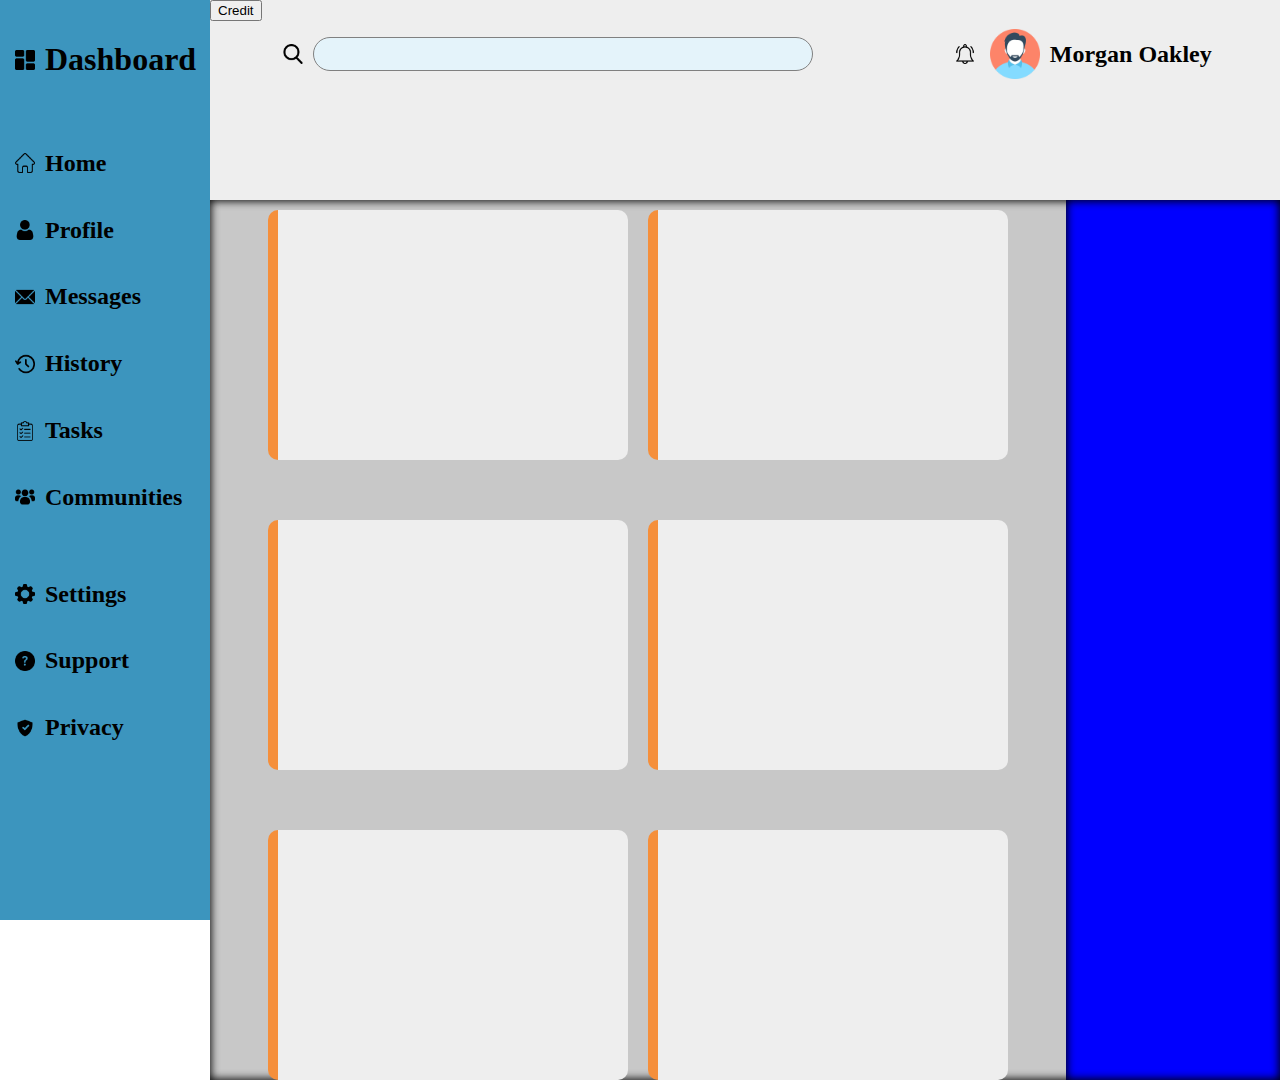
==== index.html @ 34c01213 "add stuff to top row of header" ====
<!DOCTYPE html>
<html lang="en">
<head>
    <meta charset="UTF-8">
    <meta http-equiv="X-UA-Compatible" content="IE=edge">
    <meta name="viewport" content="width=device-width, initial-scale=1.0">
    <link rel="stylesheet" href="styles.css">
    <title>Admin Dashboard</title>
</head>
<body>
    <div class="sidebar">
        <div class="sideline">
            <a href=""><img src="images/dashboard.png" alt="dashboard">
                <h1>Dashboard</h1>
            </a>
        </div>
        <div class="sideline-gap"></div>
        <div class="sideline">
            <a href=""><img src="images/home.png" alt="home">
                <h2>Home</h2>
            </a>
        </div>
        <div class="sideline">
            <a href=""><img src="images/user.png" alt="user">
                <h2>Profile</h2>
            </a>
        </div>
        <div class="sideline">
            <a href=""><img src="images/email.png" alt="user">
                <h2>Messages</h2>
            </a>
        </div>
        <div class="sideline">
            <a href=""><img src="images/history.png" alt="user">
                <h2>History</h2>
            </a>
        </div>
        <div class="sideline">
            <a href=""><img src="images/clipboard.png" alt="user">
                <h2>Tasks</h2>
            </a>
        </div>
        <div class="sideline">
            <a href=""><img src="images/group-users.png" alt="user">
                <h2>Communities</h2>
            </a>
        </div>
        <div class="sideline-gap"></div>
        <div class="sideline">
            <a href=""><img src="images/gear.png" alt="user">
                <h2>Settings</h2>
            </a>
        </div>
        <div class="sideline">
            <a href=""><img src="images/question.png" alt="user">
                <h2>Support</h2>
            </a>
        </div>
        <div class="sideline">
            <a href=""><img src="images/insurance.png" alt="user">
                <h2>Privacy</h2>
            </a>
        </div>
        
    </div>
    <div class="main">
        <div class="header">
            <a href="credits.html">
                <button>Credit</button>
            </a>
            <div class="search-area">
                <div class="flexy" id="searchbar-area">
                    <img src="images/search.png" alt="search">
                    <input type="text" id="searchbar">
                </div>
                <div class="flexy">
                    <img src="images/notification.png" alt="notifications">
                    <img src="images/man.png" alt="profile-picture">
                    <h2 id="name">Morgan Oakley</h2>
                </div>
            </div>
        </div>
        <div class="info">
            <div class="cards">
                
                <div class="cardholder"> 
                    <div class="side"></div>
                    <div class="card">
                
                    </div>
                </div>
                    
                <div class="cardholder">
                    <div class="side"></div>
                    <div class="card">
                    </div>
                </div>

                <div class="cardholder">
                    <div class="side"></div>
                    <div class="card">
                    </div>
                </div>
                <div class="cardholder"> 
                    <div class="side"></div>
                    <div class="card">
                
                    </div>
                </div>
                    
                <div class="cardholder">
                    <div class="side"></div>
                    <div class="card">
                    </div>
                </div>

                <div class="cardholder">
                    <div class="side"></div>
                    <div class="card">
                    </div>
                </div>
            </div>
            <div class="right-bar">
                
            </div>
        </div>
    </div>
    
</body>
</html>
---- styles.css ----
:root {
    --sidebar-width: max(210px, 15%);
}

.main {
    height: 100vh;
    position: absolute;
    top: 0;
    left: var(--sidebar-width);
    right: 0;
    bottom: 0;
}
.sidebar{
    height: 100%;
    position: fixed;
    width: var(--sidebar-width);
    top:0;
    left:0;
    bottom: 0;
    overflow-x: hidden;
    background-color: #3c95be;
}
.main {
    display: grid;
    grid-template-rows: 1fr 5fr;
    
}
.header {
    height: max(auto, 200px);
    min-height: 200px;
    background-color: #eeeeee;
}
.info {
    background-color: #c8c8c8;
    display: grid;
    grid-template-columns: 4fr 1fr;
    box-shadow:inset 0px 0px 8px 1px black;
}
.cards {
    display: grid;
    grid-template-columns: repeat(auto-fit, 360px);
    
    gap: 50px 20px;
    justify-content: center;
}
.cardholder{
    padding-top: 10px;
    display: grid;
    grid-template-columns: 10px 350px;
}
.card {
    background-color: #eeeeee;
    height: 250px;
    border-radius: 0 10px 10px 0;
}
.side {
    background-color: #f58f3b;
    height: 250px;
    border-radius: 10px 0 0 10px;
}
.right-bar {
    background-color: blue;
    min-width: 90px;
    height: 100%;
    box-shadow:inset 0px 0px 8px 1px black;
}
img {
    width: 20px;
    float:left;
    margin-right: 10px;
    margin-left: 5px;
}
.sidebar {
    padding-top: 20px;
    padding-left: 10px;
    display: flex;
    flex-direction: column;
    align-items: start; 
}
.sideline {
    display: flex;
    align-items: center;
    justify-content: center;
}
.sideline-gap {
    height: 30px;
}
a {
    display: flex;
    align-items: center;
    text-decoration: none;
}
a:hover img {
    width: 25px;
    transition: width 0.3s;
}
a:visited {
    color: black;
}
#searchbar-area {
    width: 50%;
    min-width: 200px;
}
#searchbar {
    border-radius: 17px;
    border: 1px solid gray;
    min-width: 200px;
    width: 100%;
    min-height: 30px;
    font-size: 25px;
    background-color: #e4f3fa;
}
.search-area {
    display: flex;
    align-items: center;
    justify-content: space-around;
}
img[alt="profile-picture"] {
    width: 50px;
}
.flexy {
    display: flex;
    align-items: center;
}
#name {
    align-self:flex-end;
}
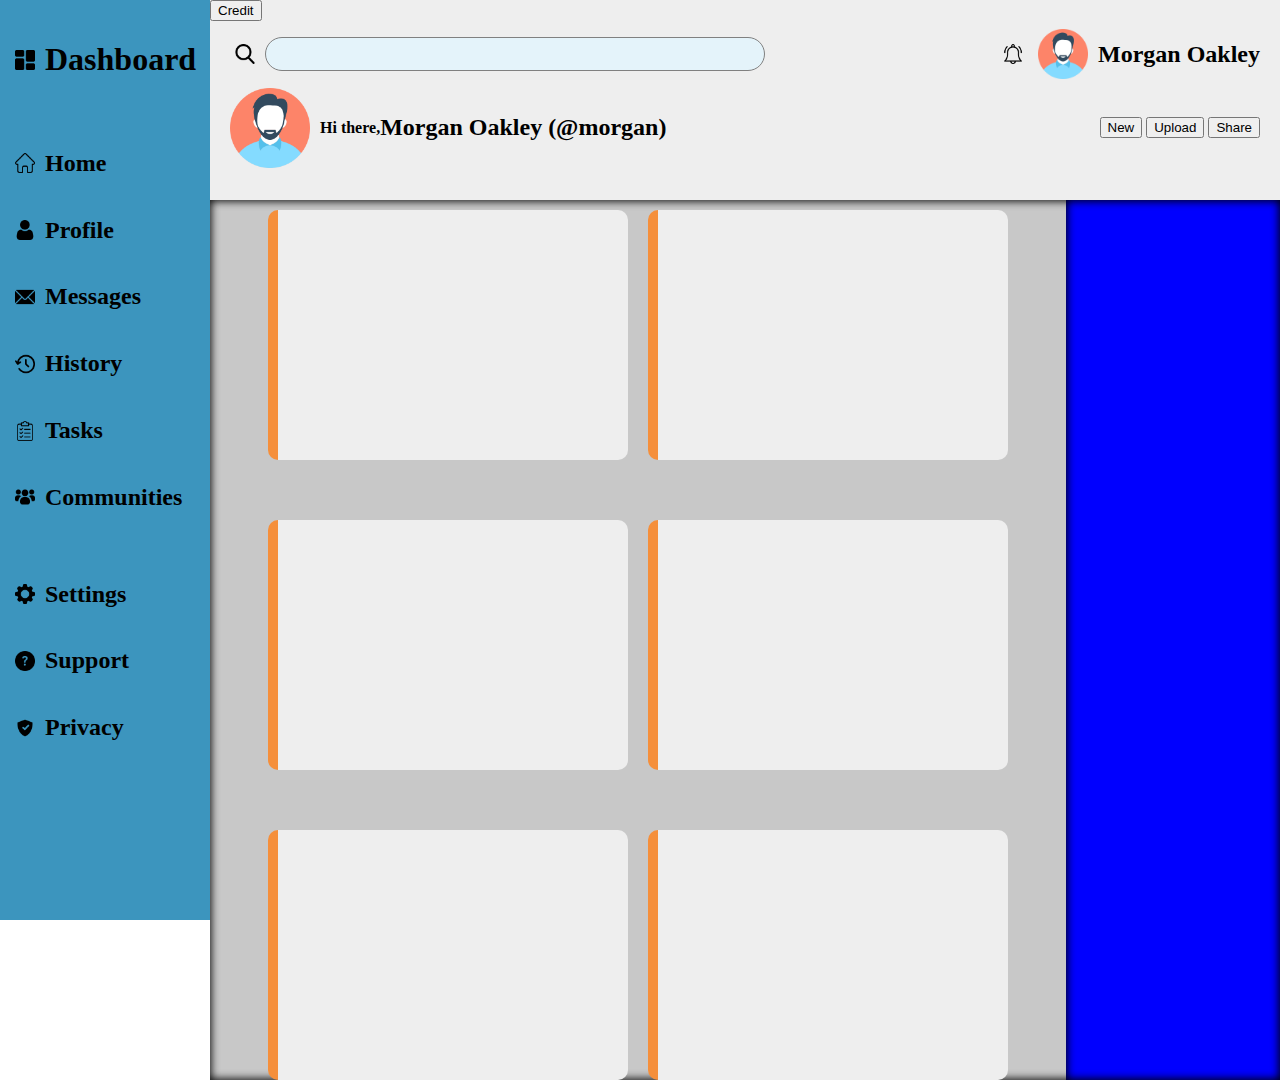
==== commit 449efa42: "add stuff underneath, just need to get two lines for the words'" ====
--- a/index.html
+++ b/index.html
@@ -70,7 +70,7 @@
             </a>
             <div class="search-area">
                 <div class="flexy" id="searchbar-area">
-                    <img src="images/search.png" alt="search">
+                    <a href=""><img src="images/search.png" alt="search"></a>
                     <input type="text" id="searchbar">
                 </div>
                 <div class="flexy">
@@ -79,6 +79,25 @@
                     <h2 id="name">Morgan Oakley</h2>
                 </div>
             </div>
+            <div class="search-area">
+                <div class="flexy">
+                    <img src="images/man.png" alt="profile-picture2">
+                    <div class="hi-there">
+                </div class=flexy>
+                    <div>
+                        <h4>Hi there,</h4>
+                    </div>
+                    <div>
+                        <h2>Morgan Oakley (@morgan)</h2>
+                    </div>
+                </div>
+                <div class="buttons">
+                    <button class="top-button">New</button>
+                    <button class="top-button">Upload</button>
+                    <button class="top-button">Share</button>
+                </div>
+            </div>
+
         </div>
         <div class="info">
             <div class="cards">
--- a/styles.css
+++ b/styles.css
@@ -100,6 +100,7 @@
 #searchbar-area {
     width: 50%;
     min-width: 200px;
+    margin-left: 20px;
 }
 #searchbar {
     border-radius: 17px;
@@ -109,14 +110,19 @@
     min-height: 30px;
     font-size: 25px;
     background-color: #e4f3fa;
+    padding-left: 10px;
 }
 .search-area {
     display: flex;
     align-items: center;
-    justify-content: space-around;
+    justify-content: space-between;
 }
 img[alt="profile-picture"] {
     width: 50px;
+}
+img[alt="profile-picture2"] {
+    width: 80px;
+    margin-left: 20px;
 }
 .flexy {
     display: flex;
@@ -124,4 +130,13 @@
 }
 #name {
     align-self:flex-end;
+    margin-right: 20px;
+}
+.hi-there {
+    display: flex;
+    flex-direction: column;
+    justify-content: center;
+}
+.buttons {
+    margin-right: 20px;
 }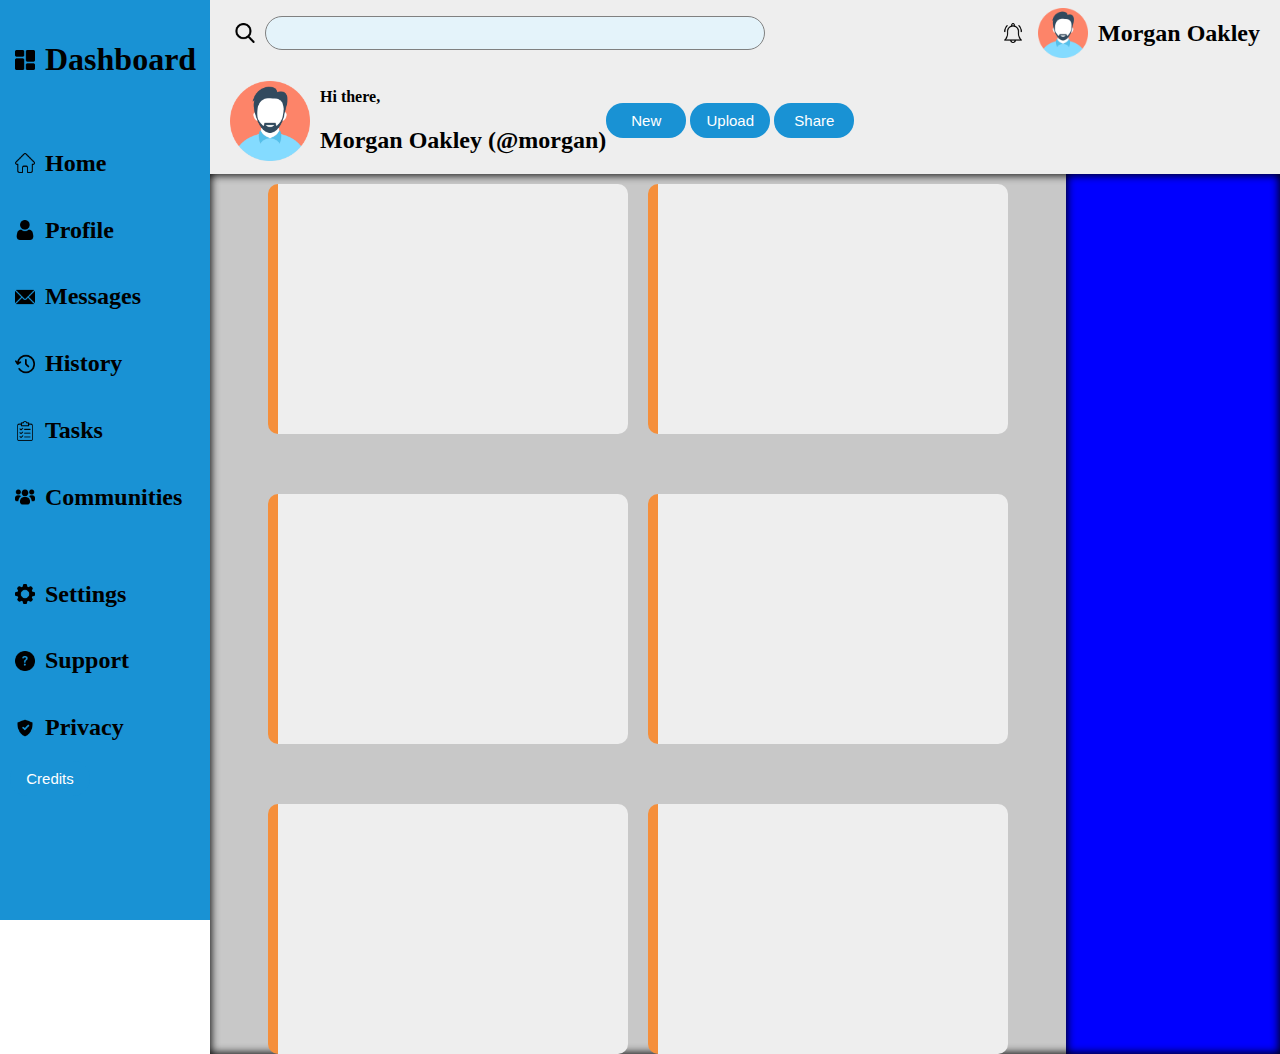
==== commit e5b6c4b5: "buttons need to go to the right" ====
--- a/index.html
+++ b/index.html
@@ -61,13 +61,13 @@
                 <h2>Privacy</h2>
             </a>
         </div>
-        
+        <a href="credits.html">
+            <button class="top-button">Credits</button>
+        </a>
     </div>
     <div class="main">
         <div class="header">
-            <a href="credits.html">
-                <button>Credit</button>
-            </a>
+            
             <div class="search-area">
                 <div class="flexy" id="searchbar-area">
                     <a href=""><img src="images/search.png" alt="search"></a>
@@ -83,13 +83,10 @@
                 <div class="flexy">
                     <img src="images/man.png" alt="profile-picture2">
                     <div class="hi-there">
-                </div class=flexy>
-                    <div>
-                        <h4>Hi there,</h4>
-                    </div>
-                    <div>
-                        <h2>Morgan Oakley (@morgan)</h2>
-                    </div>
+                </div>
+                <div>
+                    <h4>Hi there,</h4>
+                    <h2>Morgan Oakley (@morgan)</h2>
                 </div>
                 <div class="buttons">
                     <button class="top-button">New</button>
--- a/styles.css
+++ b/styles.css
@@ -1,5 +1,6 @@
 :root {
     --sidebar-width: max(210px, 15%);
+    --sidebar-color: #1992d4;
 }
 
 .main {
@@ -18,7 +19,7 @@
     left:0;
     bottom: 0;
     overflow-x: hidden;
-    background-color: #3c95be;
+    background-color: var(--sidebar-color);
 }
 .main {
     display: grid;
@@ -116,6 +117,7 @@
     display: flex;
     align-items: center;
     justify-content: space-between;
+    
 }
 img[alt="profile-picture"] {
     width: 50px;
@@ -139,4 +141,13 @@
 }
 .buttons {
     margin-right: 20px;
-}+}
+.top-button {
+    width: 80px;
+    height: 35px;
+    border-radius: 17px;
+    color: white;
+    background-color: var(--sidebar-color);
+    border: none;
+    font-size: 15px;
+}
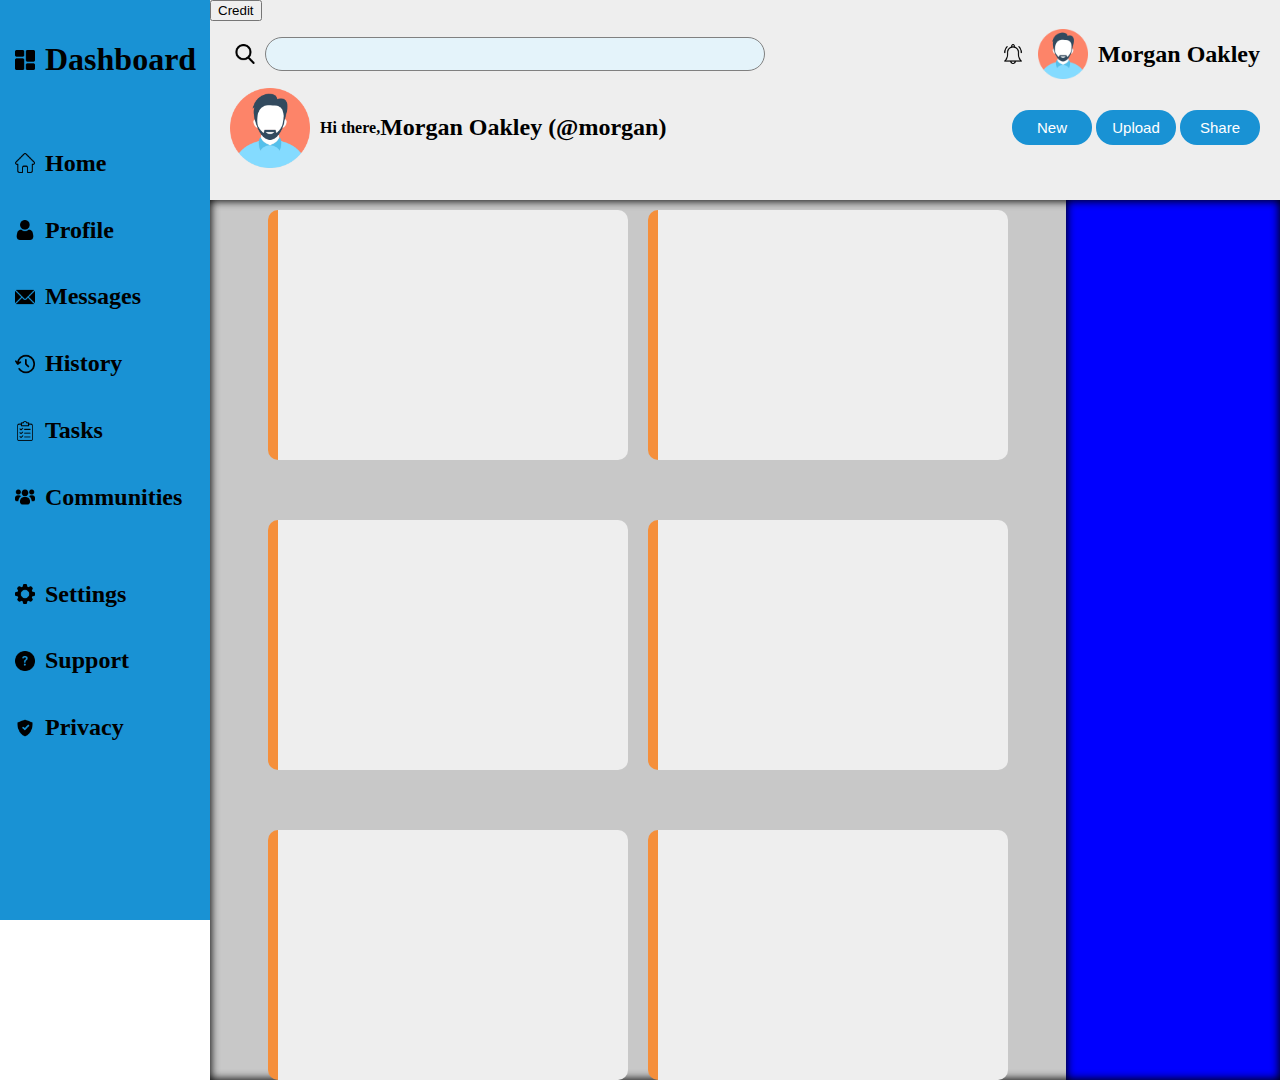
==== commit 47e3481f: "undo changes since it broke something" ====
--- a/index.html
+++ b/index.html
@@ -61,13 +61,13 @@
                 <h2>Privacy</h2>
             </a>
         </div>
-        <a href="credits.html">
-            <button class="top-button">Credits</button>
-        </a>
+        
     </div>
     <div class="main">
         <div class="header">
-            
+            <a href="credits.html">
+                <button>Credit</button>
+            </a>
             <div class="search-area">
                 <div class="flexy" id="searchbar-area">
                     <a href=""><img src="images/search.png" alt="search"></a>
@@ -83,10 +83,13 @@
                 <div class="flexy">
                     <img src="images/man.png" alt="profile-picture2">
                     <div class="hi-there">
-                </div>
-                <div>
-                    <h4>Hi there,</h4>
-                    <h2>Morgan Oakley (@morgan)</h2>
+                </div class=flexy>
+                    <div>
+                        <h4>Hi there,</h4>
+                    </div>
+                    <div>
+                        <h2>Morgan Oakley (@morgan)</h2>
+                    </div>
                 </div>
                 <div class="buttons">
                     <button class="top-button">New</button>
--- a/styles.css
+++ b/styles.css
@@ -117,7 +117,6 @@
     display: flex;
     align-items: center;
     justify-content: space-between;
-    
 }
 img[alt="profile-picture"] {
     width: 50px;
@@ -150,4 +149,4 @@
     background-color: var(--sidebar-color);
     border: none;
     font-size: 15px;
-}
+}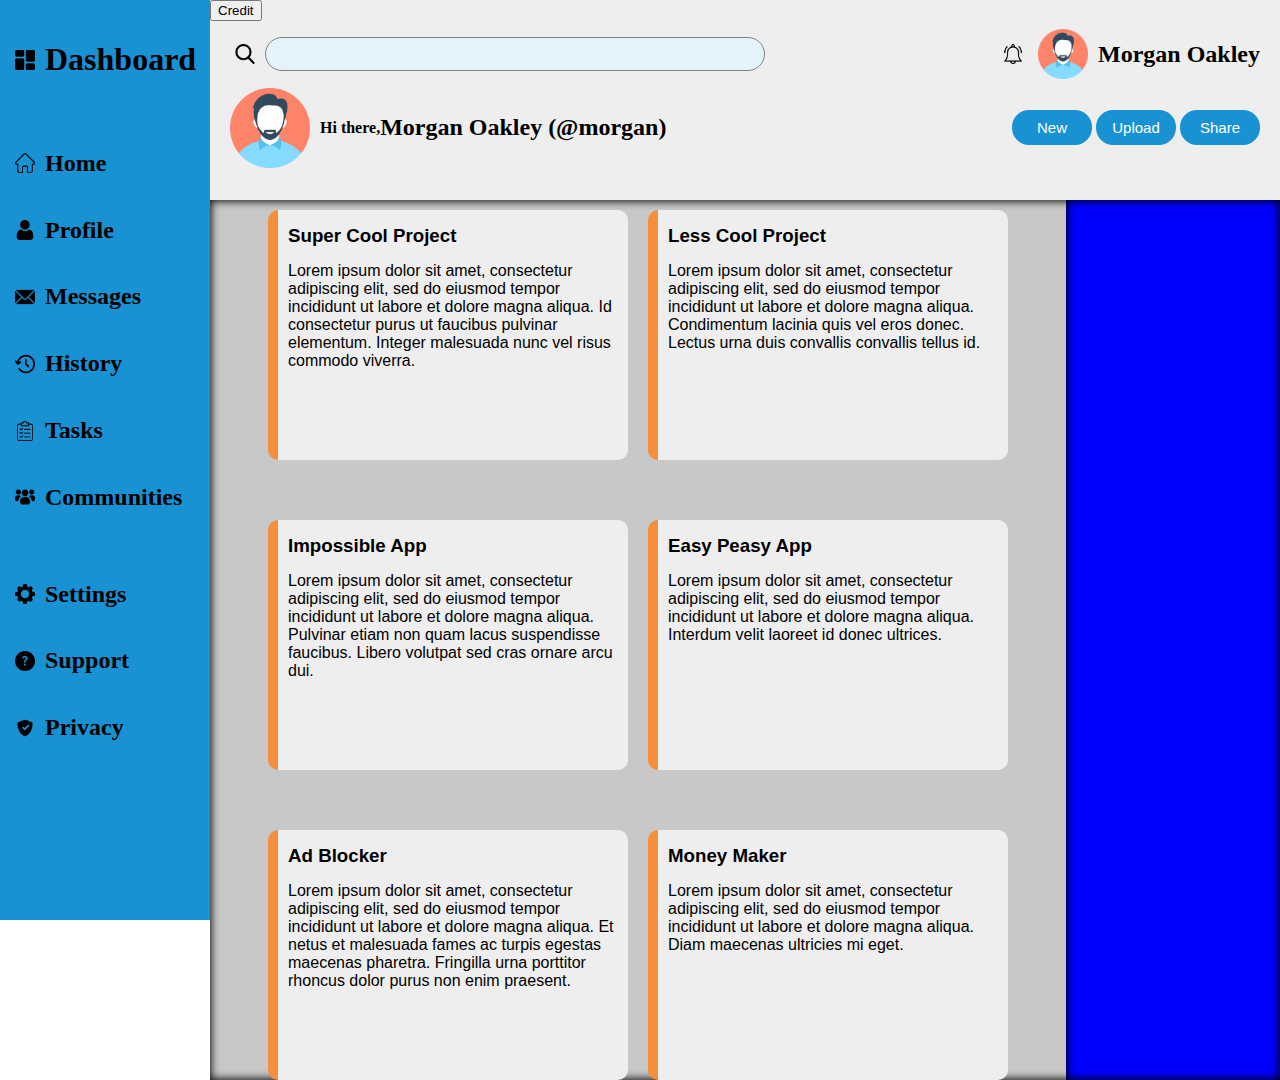
==== commit 05d76465: "add words in cards" ====
--- a/index.html
+++ b/index.html
@@ -97,7 +97,7 @@
                     <button class="top-button">Share</button>
                 </div>
             </div>
-
+        
         </div>
         <div class="info">
             <div class="cards">
@@ -105,37 +105,47 @@
                 <div class="cardholder"> 
                     <div class="side"></div>
                     <div class="card">
-                
+                        <h3>Super Cool Project</h3>
+                        <p>Lorem ipsum dolor sit amet, consectetur adipiscing elit, sed do eiusmod tempor incididunt ut labore et dolore magna aliqua. Id consectetur purus ut faucibus pulvinar elementum. Integer malesuada nunc vel risus commodo viverra.</p>
                     </div>
                 </div>
                     
                 <div class="cardholder">
                     <div class="side"></div>
                     <div class="card">
+                        <h3>Less Cool Project</h3>
+                        <p>Lorem ipsum dolor sit amet, consectetur adipiscing elit, sed do eiusmod tempor incididunt ut labore et dolore magna aliqua. Condimentum lacinia quis vel eros donec. Lectus urna duis convallis convallis tellus id.</p>
                     </div>
                 </div>
 
                 <div class="cardholder">
                     <div class="side"></div>
                     <div class="card">
+                        <h3>Impossible App</h3>
+                        <p>Lorem ipsum dolor sit amet, consectetur adipiscing elit, sed do eiusmod tempor incididunt ut labore et dolore magna aliqua. Pulvinar etiam non quam lacus suspendisse faucibus. Libero volutpat sed cras ornare arcu dui.</p>
                     </div>
                 </div>
                 <div class="cardholder"> 
                     <div class="side"></div>
                     <div class="card">
-                
+                        <h3>Easy Peasy App</h3>
+                        <p>Lorem ipsum dolor sit amet, consectetur adipiscing elit, sed do eiusmod tempor incididunt ut labore et dolore magna aliqua. Interdum velit laoreet id donec ultrices.</p>
                     </div>
                 </div>
                     
                 <div class="cardholder">
                     <div class="side"></div>
                     <div class="card">
+                        <h3>Ad Blocker</h3>
+                        <p>Lorem ipsum dolor sit amet, consectetur adipiscing elit, sed do eiusmod tempor incididunt ut labore et dolore magna aliqua. Et netus et malesuada fames ac turpis egestas maecenas pharetra. Fringilla urna porttitor rhoncus dolor purus non enim praesent.</p>
                     </div>
                 </div>
 
                 <div class="cardholder">
                     <div class="side"></div>
                     <div class="card">
+                        <h3>Money Maker</h3>
+                        <p>Lorem ipsum dolor sit amet, consectetur adipiscing elit, sed do eiusmod tempor incididunt ut labore et dolore magna aliqua. Diam maecenas ultricies mi eget.</p>
                     </div>
                 </div>
             </div>
--- a/styles.css
+++ b/styles.css
@@ -149,4 +149,8 @@
     background-color: var(--sidebar-color);
     border: none;
     font-size: 15px;
+}
+.card > h3, .card > p {
+    margin: 15px 10px;
+    font-family:'Franklin Gothic Medium', 'Arial Narrow', Arial, sans-serif;
 }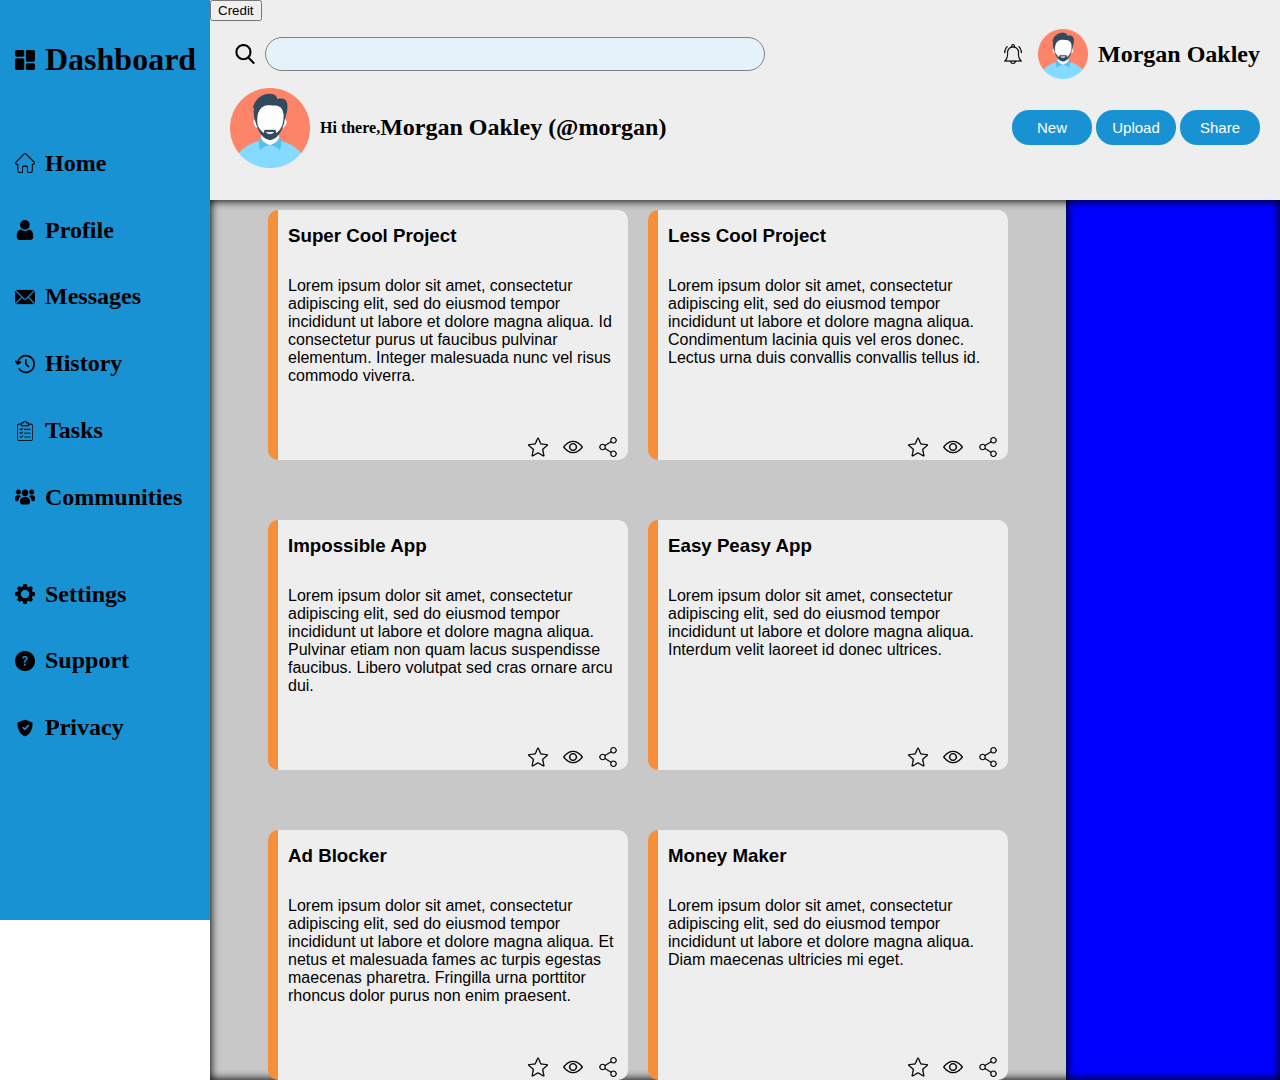
==== commit cc86a776: "Add buttons to cards" ====
--- a/index.html
+++ b/index.html
@@ -107,6 +107,11 @@
                     <div class="card">
                         <h3>Super Cool Project</h3>
                         <p>Lorem ipsum dolor sit amet, consectetur adipiscing elit, sed do eiusmod tempor incididunt ut labore et dolore magna aliqua. Id consectetur purus ut faucibus pulvinar elementum. Integer malesuada nunc vel risus commodo viverra.</p>
+                        <div class="flexy2">
+                            <a href=""><img src="images/star.png" alt="star"></a>
+                            <a href=""><img src="images/view.png" alt="view"></a>
+                            <a href=""><img src="images/share.png" alt="share"></a>
+                        </div>
                     </div>
                 </div>
                     
@@ -115,6 +120,11 @@
                     <div class="card">
                         <h3>Less Cool Project</h3>
                         <p>Lorem ipsum dolor sit amet, consectetur adipiscing elit, sed do eiusmod tempor incididunt ut labore et dolore magna aliqua. Condimentum lacinia quis vel eros donec. Lectus urna duis convallis convallis tellus id.</p>
+                        <div class="flexy2">
+                            <a href=""><img src="images/star.png" alt="star"></a>
+                            <a href=""><img src="images/view.png" alt="view"></a>
+                            <a href=""><img src="images/share.png" alt="share"></a>
+                        </div>
                     </div>
                 </div>
 
@@ -123,6 +133,11 @@
                     <div class="card">
                         <h3>Impossible App</h3>
                         <p>Lorem ipsum dolor sit amet, consectetur adipiscing elit, sed do eiusmod tempor incididunt ut labore et dolore magna aliqua. Pulvinar etiam non quam lacus suspendisse faucibus. Libero volutpat sed cras ornare arcu dui.</p>
+                        <div class="flexy2">
+                            <a href=""><img src="images/star.png" alt="star"></a>
+                            <a href=""><img src="images/view.png" alt="view"></a>
+                            <a href=""><img src="images/share.png" alt="share"></a>
+                        </div>
                     </div>
                 </div>
                 <div class="cardholder"> 
@@ -130,6 +145,11 @@
                     <div class="card">
                         <h3>Easy Peasy App</h3>
                         <p>Lorem ipsum dolor sit amet, consectetur adipiscing elit, sed do eiusmod tempor incididunt ut labore et dolore magna aliqua. Interdum velit laoreet id donec ultrices.</p>
+                        <div class="flexy2">
+                            <a href=""><img src="images/star.png" alt="star"></a>
+                            <a href=""><img src="images/view.png" alt="view"></a>
+                            <a href=""><img src="images/share.png" alt="share"></a>
+                        </div>
                     </div>
                 </div>
                     
@@ -138,6 +158,11 @@
                     <div class="card">
                         <h3>Ad Blocker</h3>
                         <p>Lorem ipsum dolor sit amet, consectetur adipiscing elit, sed do eiusmod tempor incididunt ut labore et dolore magna aliqua. Et netus et malesuada fames ac turpis egestas maecenas pharetra. Fringilla urna porttitor rhoncus dolor purus non enim praesent.</p>
+                        <div class="flexy2">
+                            <a href=""><img src="images/star.png" alt="star"></a>
+                            <a href=""><img src="images/view.png" alt="view"></a>
+                            <a href=""><img src="images/share.png" alt="share"></a>
+                        </div>
                     </div>
                 </div>
 
@@ -146,6 +171,11 @@
                     <div class="card">
                         <h3>Money Maker</h3>
                         <p>Lorem ipsum dolor sit amet, consectetur adipiscing elit, sed do eiusmod tempor incididunt ut labore et dolore magna aliqua. Diam maecenas ultricies mi eget.</p>
+                        <div class="flexy2">
+                            <a href=""><img src="images/star.png" alt="star"></a>
+                            <a href=""><img src="images/view.png" alt="view"></a>
+                            <a href=""><img src="images/share.png" alt="share"></a>
+                        </div>
                     </div>
                 </div>
             </div>
--- a/styles.css
+++ b/styles.css
@@ -53,6 +53,8 @@
     background-color: #eeeeee;
     height: 250px;
     border-radius: 0 10px 10px 0;
+    display: grid;
+    grid-template-rows: 1fr 8fr 1fr;
 }
 .side {
     background-color: #f58f3b;
@@ -153,4 +155,9 @@
 .card > h3, .card > p {
     margin: 15px 10px;
     font-family:'Franklin Gothic Medium', 'Arial Narrow', Arial, sans-serif;
+}
+.flexy2 {
+    display: flex;
+    justify-content:flex-end;
+    margin-bottom: 3px;
 }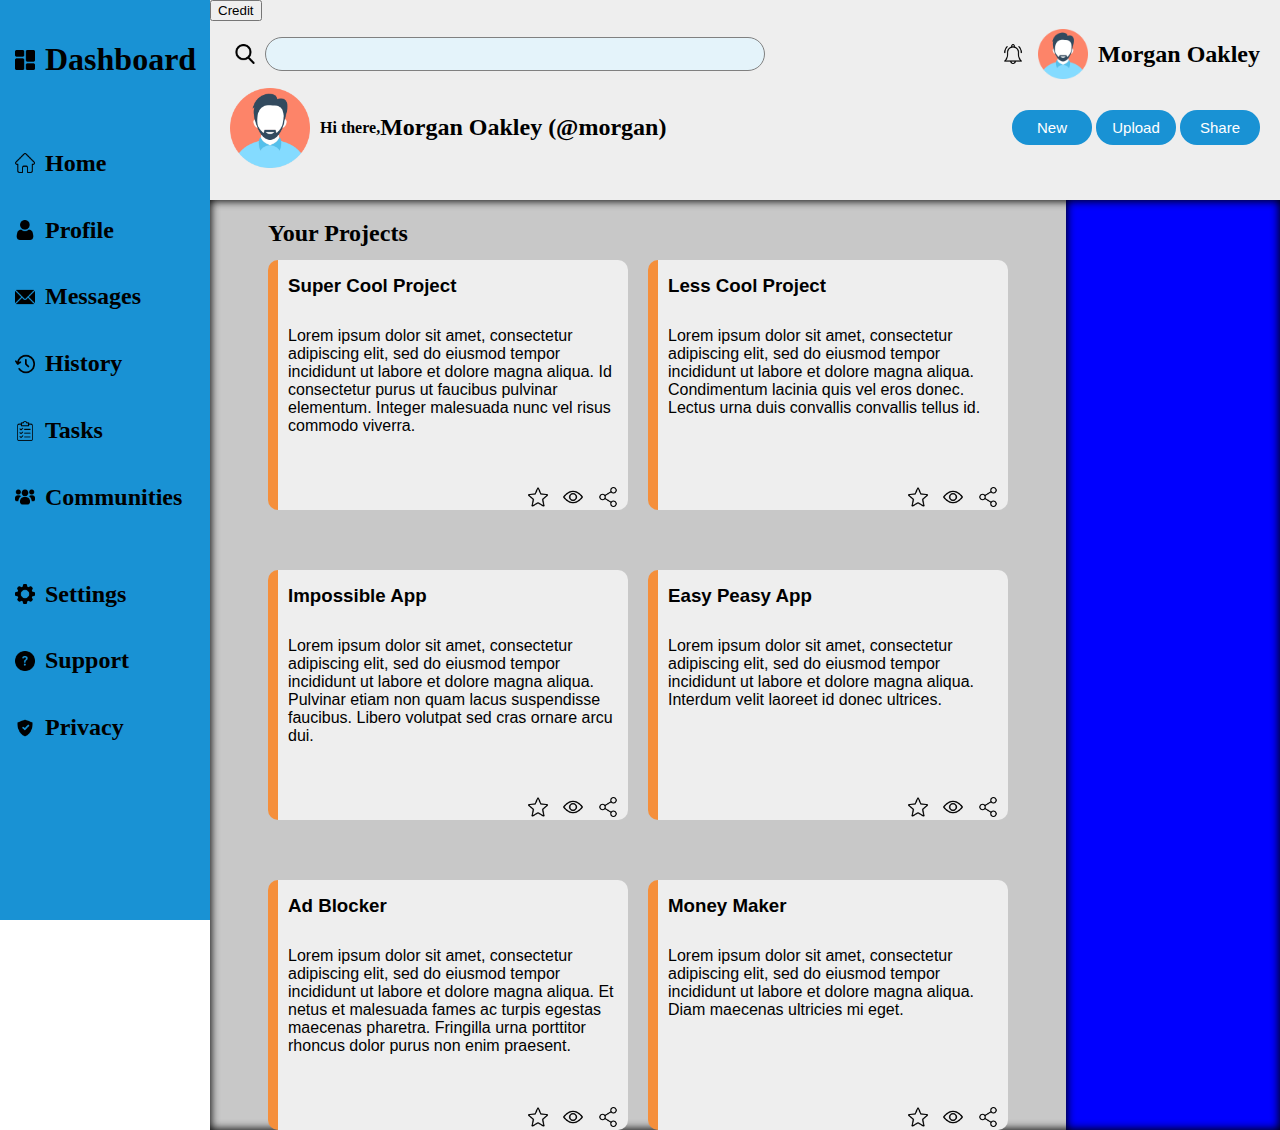
==== commit eb3080ec: "add header to cards section" ====
--- a/index.html
+++ b/index.html
@@ -101,7 +101,9 @@
         </div>
         <div class="info">
             <div class="cards">
-                
+                <div class="projects">
+                    <h2>Your Projects</h2>
+                </div>
                 <div class="cardholder"> 
                     <div class="side"></div>
                     <div class="card">
--- a/styles.css
+++ b/styles.css
@@ -160,4 +160,9 @@
     display: flex;
     justify-content:flex-end;
     margin-bottom: 3px;
+}
+.projects {
+    grid-column: 1 / -1;
+    height: 20px;
+    margin-bottom: -20px;
 }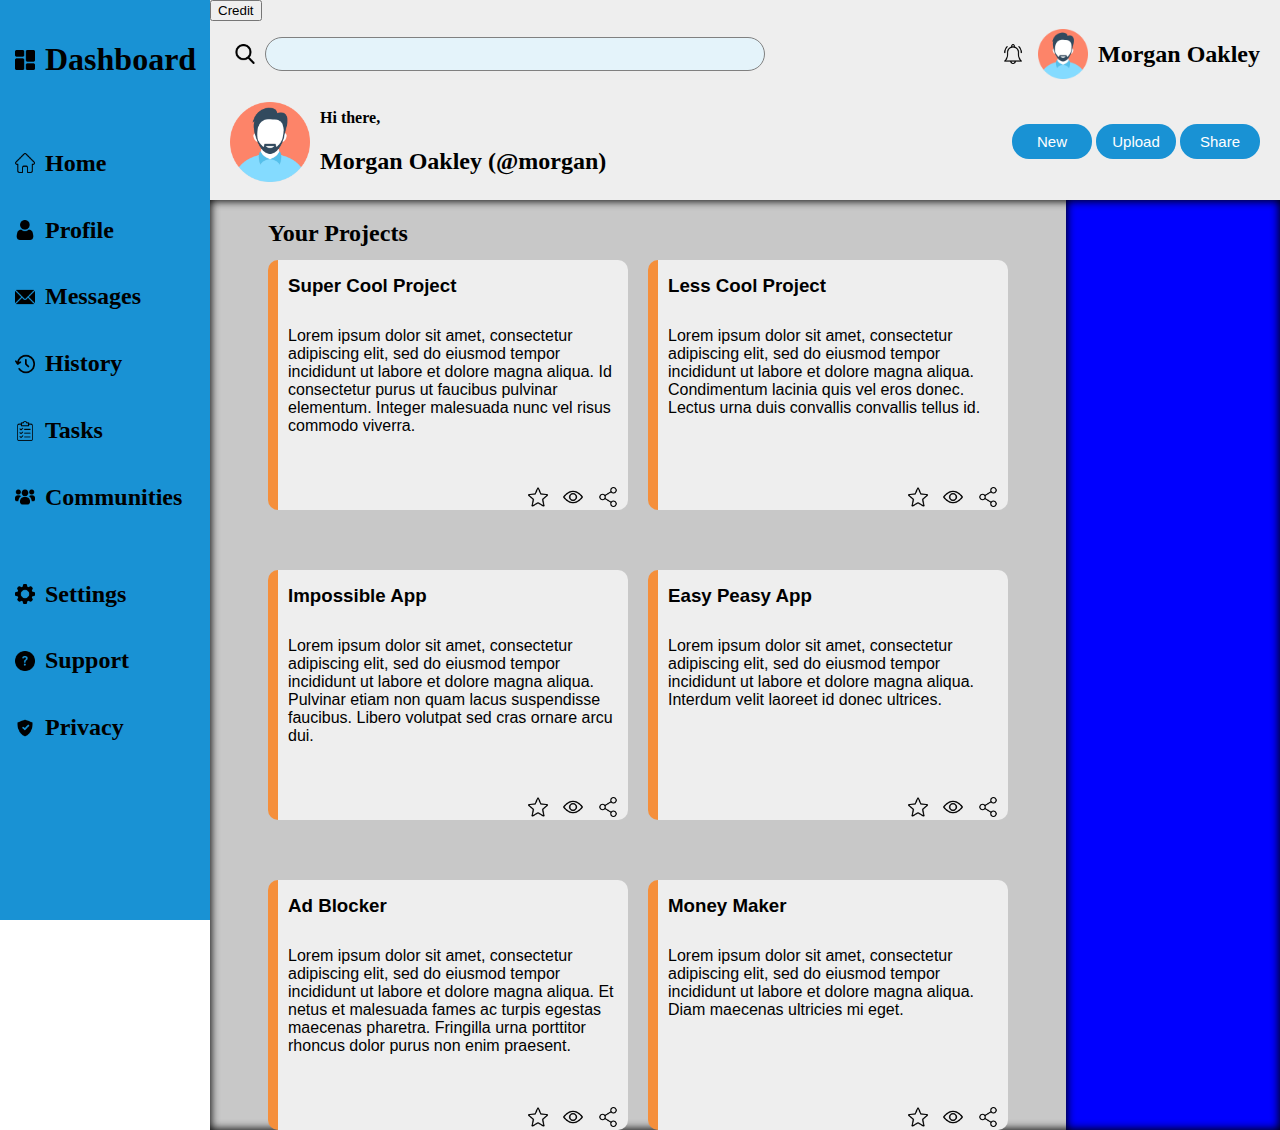
==== commit 0912d05b: "make header text on two lines finally" ====
--- a/index.html
+++ b/index.html
@@ -84,10 +84,10 @@
                     <img src="images/man.png" alt="profile-picture2">
                     <div class="hi-there">
                 </div class=flexy>
+                
                     <div>
                         <h4>Hi there,</h4>
-                    </div>
-                    <div>
+                    
                         <h2>Morgan Oakley (@morgan)</h2>
                     </div>
                 </div>
